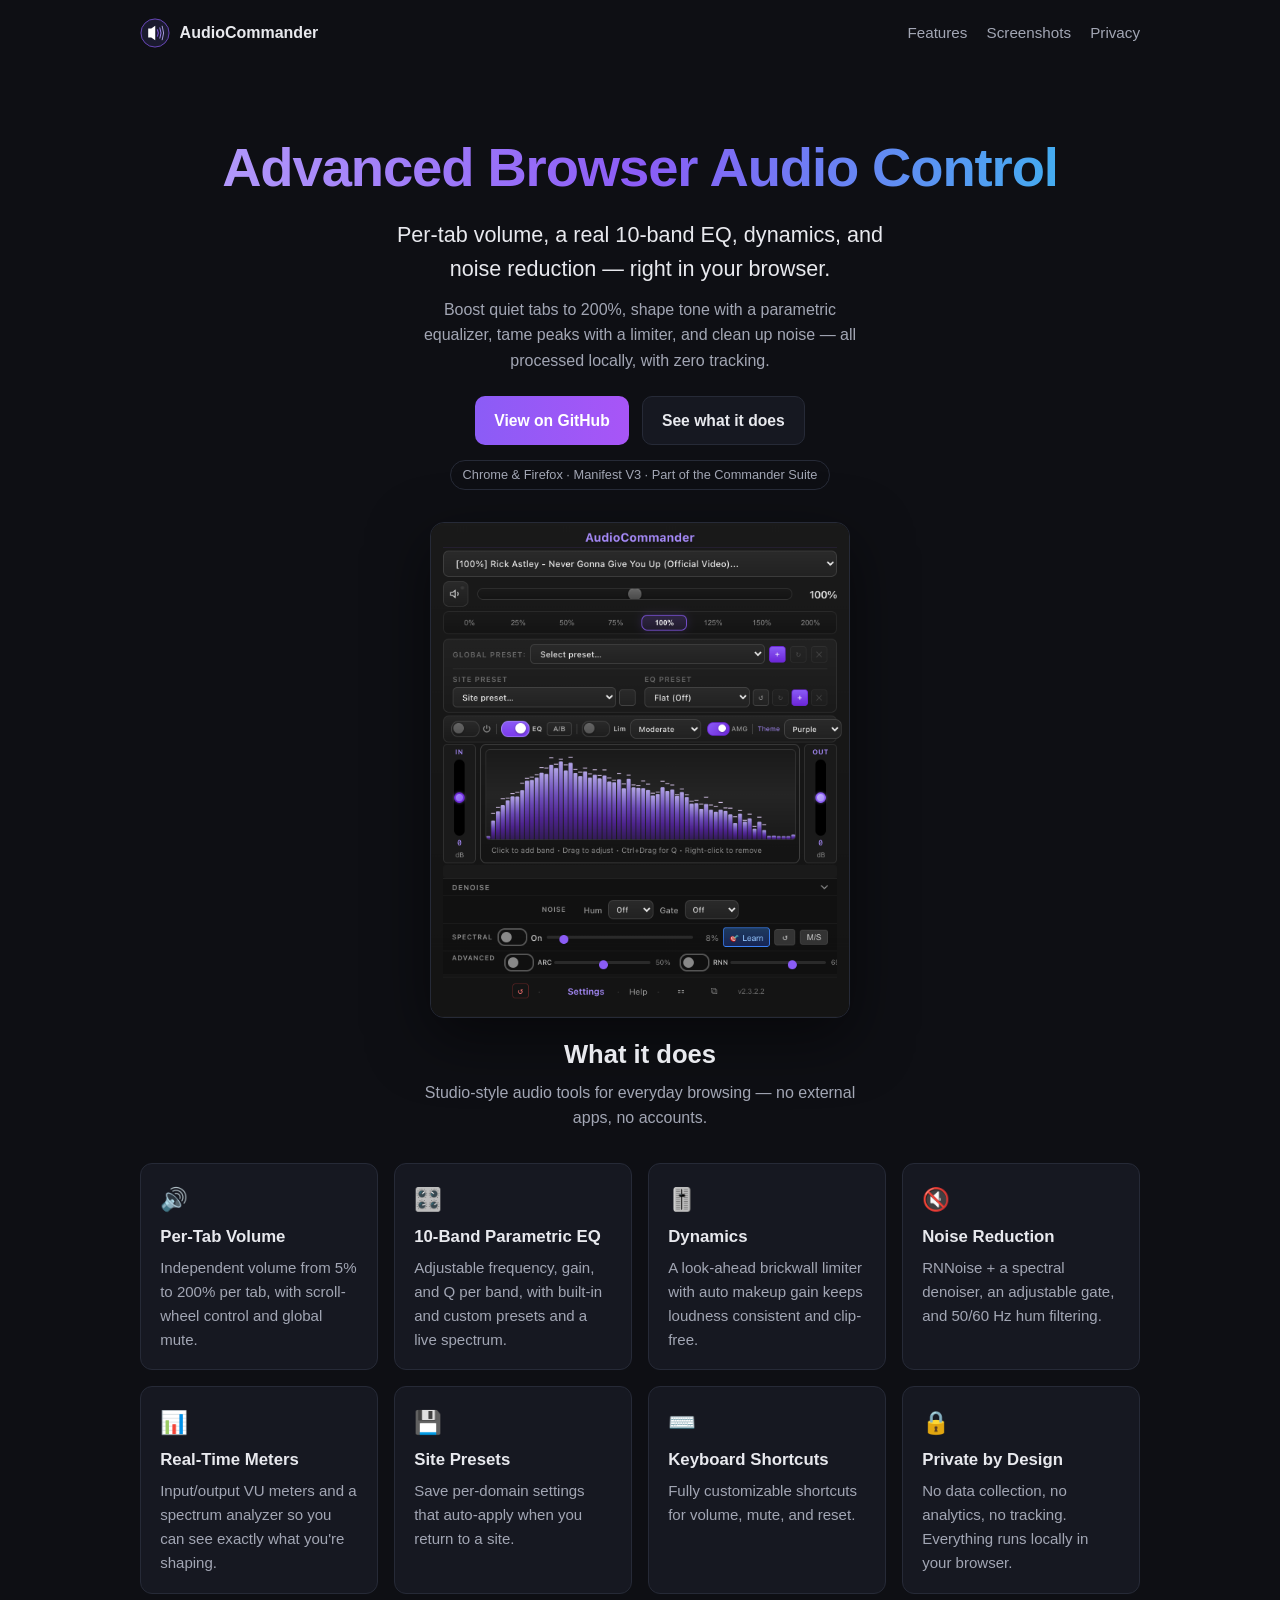
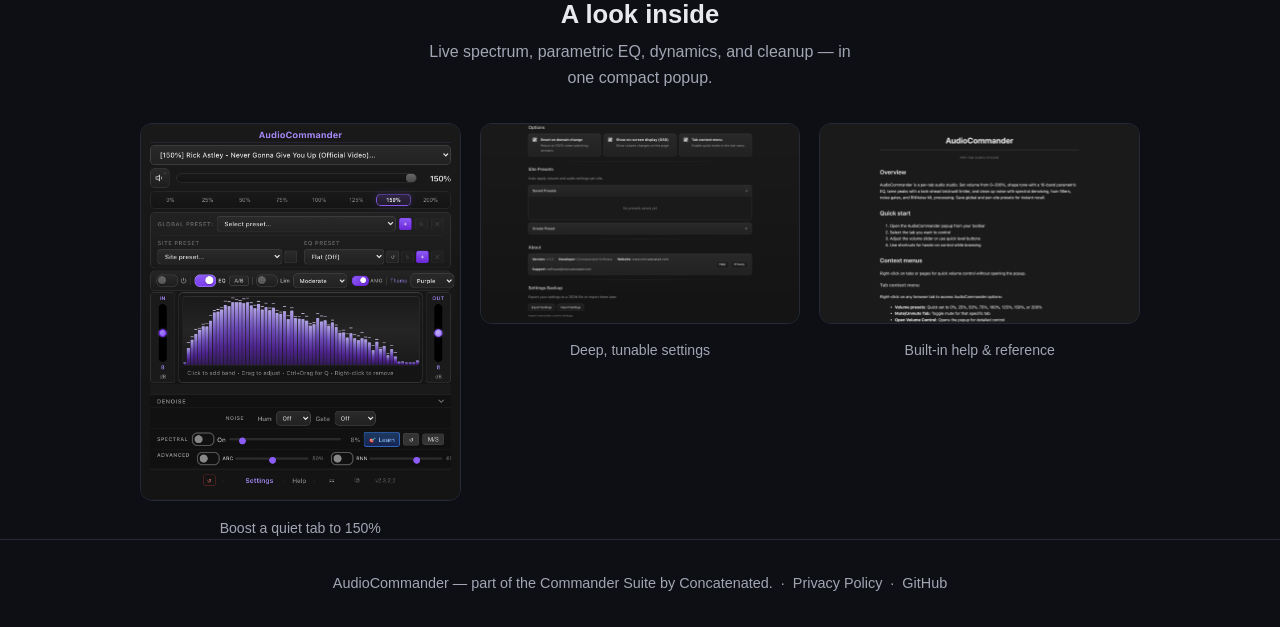
==== audiocommander/index.html @ 7c37d08d "Add AudioCommander landing page Static product page at /audiocommander/ (served at www.concatenated." ====
<!DOCTYPE html>
<html lang="en">
<head>
<meta charset="utf-8">
<meta name="viewport" content="width=device-width, initial-scale=1">
<title>AudioCommander — Advanced Browser Audio Control</title>
<meta name="description" content="Per-tab volume (5–200%), a 10-band parametric EQ, compressor/limiter, and noise reduction — right in your browser. Private, local, no tracking.">
<meta property="og:title" content="AudioCommander">
<meta property="og:description" content="Advanced per-tab browser audio: volume, 10-band EQ, dynamics, and noise reduction.">
<meta property="og:type" content="website">
<style>
  :root{--bg:#0e0f14;--panel:#161821;--panel2:#1c1f2b;--text:#e8e9ee;--muted:#a2a6b4;--accent:#8b5cf6;--accent2:#a855f7;--border:#262a37}
  *{box-sizing:border-box}
  html{scroll-behavior:smooth}
  body{margin:0;background:var(--bg);color:var(--text);font:16px/1.6 -apple-system,BlinkMacSystemFont,"Segoe UI",Roboto,Helvetica,Arial,sans-serif}
  a{color:var(--accent2);text-decoration:none}
  a:hover{text-decoration:underline}
  .wrap{max-width:1040px;margin:0 auto;padding:0 1.25rem}
  header{display:flex;align-items:center;justify-content:space-between;padding:1.1rem 1.25rem;max-width:1040px;margin:0 auto}
  .brand{display:flex;align-items:center;gap:.6rem;font-weight:700}
  .brand img{width:30px;height:30px}
  nav a{color:var(--muted);margin-left:1.2rem;font-size:.95rem}
  /* hero */
  .hero{text-align:center;padding:3.5rem 1.25rem 1rem}
  .hero h1{font-size:clamp(2.1rem,5vw,3.4rem);margin:.2rem 0 .4rem;letter-spacing:-.02em;
    background:linear-gradient(90deg,#c4b5fd,#8b5cf6,#22d3ee);-webkit-background-clip:text;background-clip:text;color:transparent}
  .hero p.tag{font-size:clamp(1.05rem,2.5vw,1.35rem);color:var(--text);margin:.2rem auto .6rem;max-width:44ch}
  .hero p.sub{color:var(--muted);max-width:52ch;margin:0 auto 1.4rem}
  .cta{display:flex;gap:.8rem;justify-content:center;flex-wrap:wrap;margin-bottom:.5rem}
  .btn{display:inline-flex;align-items:center;gap:.5rem;padding:.7rem 1.2rem;border-radius:10px;font-weight:600;font-size:.98rem;border:1px solid var(--border)}
  .btn.primary{background:linear-gradient(90deg,var(--accent),var(--accent2));color:#fff;border:none}
  .btn.primary:hover{filter:brightness(1.08);text-decoration:none}
  .btn.ghost{background:var(--panel);color:var(--text)}
  .btn.ghost:hover{background:var(--panel2);text-decoration:none}
  .badge{display:inline-block;font-size:.8rem;color:var(--muted);border:1px solid var(--border);border-radius:999px;padding:.25rem .7rem;margin-top:.4rem}
  .shot-hero{margin:2rem auto 0;max-width:420px;border-radius:14px;border:1px solid var(--border);box-shadow:0 20px 60px rgba(0,0,0,.5);display:block;width:100%}
  /* features */
  section{padding:3rem 0}
  h2{font-size:1.6rem;text-align:center;margin:0 0 .3rem}
  .lead{color:var(--muted);text-align:center;margin:0 auto 2rem;max-width:50ch}
  .grid{display:grid;grid-template-columns:repeat(auto-fit,minmax(220px,1fr));gap:1rem}
  .card{background:var(--panel);border:1px solid var(--border);border-radius:12px;padding:1.1rem 1.2rem}
  .card .ico{font-size:1.4rem}
  .card h3{margin:.4rem 0 .3rem;font-size:1.05rem}
  .card p{margin:0;color:var(--muted);font-size:.94rem}
  /* screenshots */
  .shots{display:grid;grid-template-columns:repeat(auto-fit,minmax(260px,1fr));gap:1.2rem}
  .shots figure{margin:0}
  .shots img{width:100%;border-radius:12px;border:1px solid var(--border);background:var(--panel)}
  .shots figcaption{color:var(--muted);font-size:.88rem;text-align:center;margin-top:.5rem}
  footer{border-top:1px solid var(--border);padding:2rem 1.25rem;text-align:center;color:var(--muted);font-size:.9rem}
  footer a{color:var(--muted)}
</style>
</head>
<body>
  <header>
    <div class="brand"><img src="img/icon.svg" alt="AudioCommander icon"> AudioCommander</div>
    <nav><a href="#features">Features</a><a href="#shots">Screenshots</a><a href="privacy.html">Privacy</a></nav>
  </header>

  <div class="hero">
    <h1>Advanced Browser Audio Control</h1>
    <p class="tag">Per-tab volume, a real 10-band EQ, dynamics, and noise reduction — right in your browser.</p>
    <p class="sub">Boost quiet tabs to 200%, shape tone with a parametric equalizer, tame peaks with a limiter, and clean up noise — all processed locally, with zero tracking.</p>
    <div class="cta">
      <!-- Add the Chrome Web Store link here once the listing is live -->
      <a class="btn primary" href="https://github.com/rlmajor/AudioCommander">View on GitHub</a>
      <a class="btn ghost" href="#features">See what it does</a>
    </div>
    <div class="badge">Chrome &amp; Firefox · Manifest V3 · Part of the Commander Suite</div>
    <img class="shot-hero" src="img/popup-main.png" alt="AudioCommander popup with live 10-band EQ and spectrum">
  </div>

  <section id="features" class="wrap">
    <h2>What it does</h2>
    <p class="lead">Studio-style audio tools for everyday browsing — no external apps, no accounts.</p>
    <div class="grid">
      <div class="card"><div class="ico">🔊</div><h3>Per-Tab Volume</h3><p>Independent volume from 5% to 200% per tab, with scroll-wheel control and global mute.</p></div>
      <div class="card"><div class="ico">🎛️</div><h3>10-Band Parametric EQ</h3><p>Adjustable frequency, gain, and Q per band, with built-in and custom presets and a live spectrum.</p></div>
      <div class="card"><div class="ico">🎚️</div><h3>Dynamics</h3><p>A look-ahead brickwall limiter with auto makeup gain keeps loudness consistent and clip-free.</p></div>
      <div class="card"><div class="ico">🔇</div><h3>Noise Reduction</h3><p>RNNoise + a spectral denoiser, an adjustable gate, and 50/60&nbsp;Hz hum filtering.</p></div>
      <div class="card"><div class="ico">📊</div><h3>Real-Time Meters</h3><p>Input/output VU meters and a spectrum analyzer so you can see exactly what you're shaping.</p></div>
      <div class="card"><div class="ico">💾</div><h3>Site Presets</h3><p>Save per-domain settings that auto-apply when you return to a site.</p></div>
      <div class="card"><div class="ico">⌨️</div><h3>Keyboard Shortcuts</h3><p>Fully customizable shortcuts for volume, mute, and reset.</p></div>
      <div class="card"><div class="ico">🔒</div><h3>Private by Design</h3><p>No data collection, no analytics, no tracking. Everything runs locally in your browser.</p></div>
    </div>
  </section>

  <section id="shots" class="wrap">
    <h2>A look inside</h2>
    <p class="lead">Live spectrum, parametric EQ, dynamics, and cleanup — in one compact popup.</p>
    <div class="shots">
      <figure><img src="img/popup-boosted.png" alt="Popup boosting a tab to 150%"><figcaption>Boost a quiet tab to 150%</figcaption></figure>
      <figure><img src="img/settings.png" alt="AudioCommander settings"><figcaption>Deep, tunable settings</figcaption></figure>
      <figure><img src="img/help.png" alt="AudioCommander help and reference"><figcaption>Built-in help &amp; reference</figcaption></figure>
    </div>
  </section>

  <footer>
    AudioCommander — part of the Commander Suite by <a href="https://www.concatenated.com">Concatenated</a>.
    &nbsp;·&nbsp; <a href="privacy.html">Privacy Policy</a>
    &nbsp;·&nbsp; <a href="https://github.com/rlmajor/AudioCommander">GitHub</a>
  </footer>
</body>
</html>
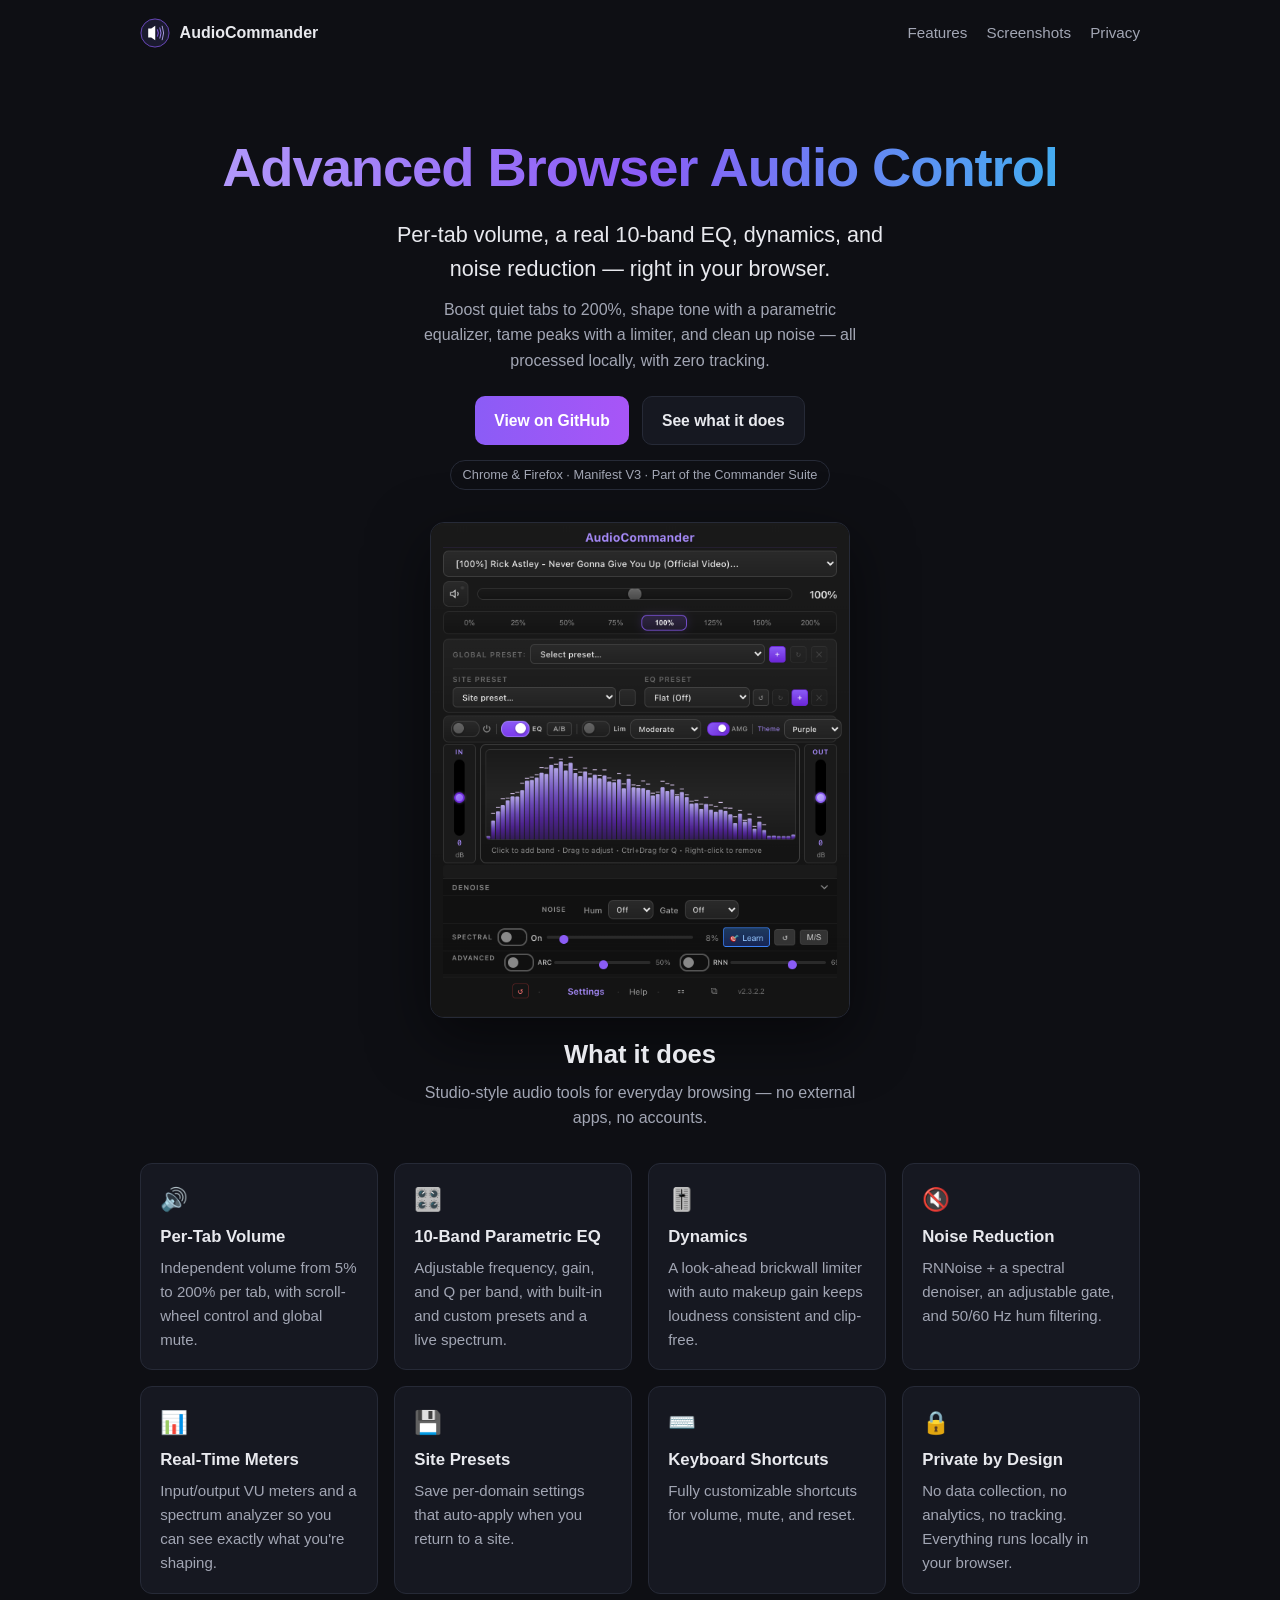
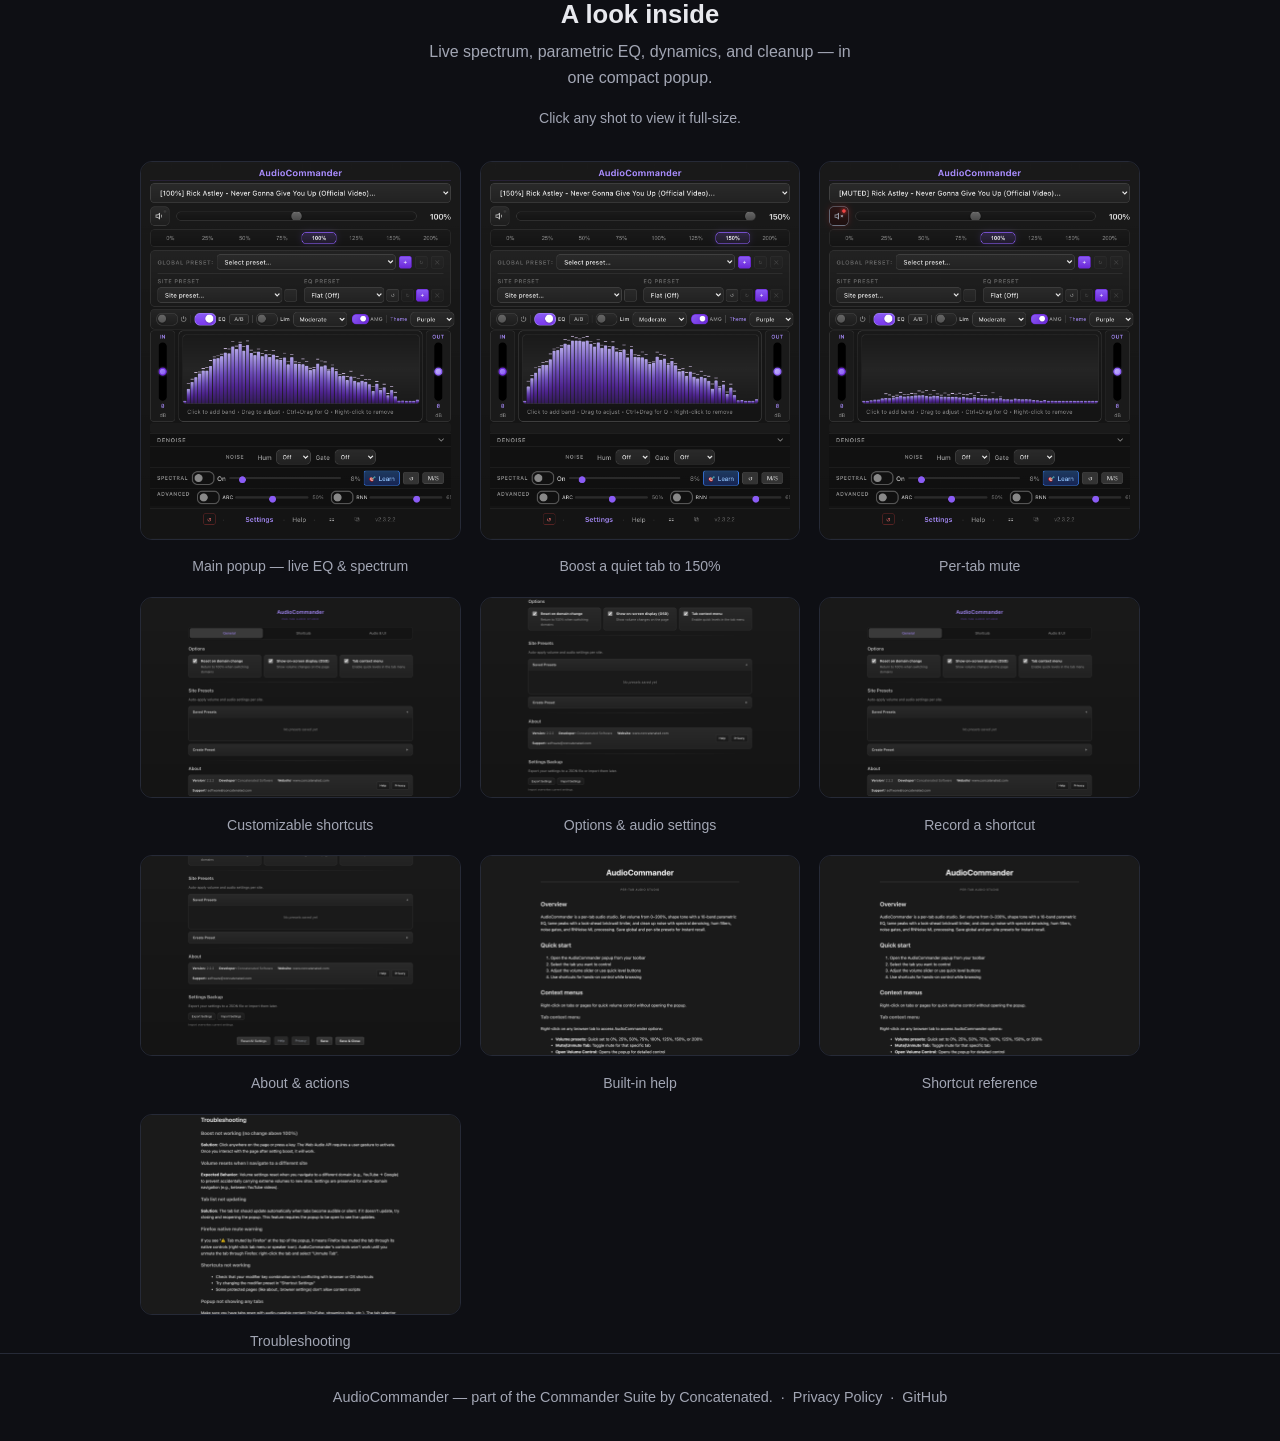
==== commit b198a39b: "Landing page: full screenshot gallery + lightbox Add all 10 screenshots with descriptive names, hove" ====
--- a/audiocommander/index.html
+++ b/audiocommander/index.html
@@ -46,7 +46,11 @@
   /* screenshots */
   .shots{display:grid;grid-template-columns:repeat(auto-fit,minmax(260px,1fr));gap:1.2rem}
   .shots figure{margin:0}
-  .shots img{width:100%;border-radius:12px;border:1px solid var(--border);background:var(--panel)}
+  .shots img{width:100%;border-radius:12px;border:1px solid var(--border);background:var(--panel);cursor:zoom-in;transition:transform .2s ease,box-shadow .2s ease}
+  .shots img:hover{transform:scale(1.04);box-shadow:0 12px 34px rgba(0,0,0,.5)}
+  .lightbox{position:fixed;inset:0;background:rgba(0,0,0,.92);display:none;align-items:center;justify-content:center;z-index:100;cursor:zoom-out;padding:2rem}
+  .lightbox.open{display:flex}
+  .lightbox img{max-width:96vw;max-height:92vh;border-radius:10px;box-shadow:0 10px 60px rgba(0,0,0,.6)}
   .shots figcaption{color:var(--muted);font-size:.88rem;text-align:center;margin-top:.5rem}
   footer{border-top:1px solid var(--border);padding:2rem 1.25rem;text-align:center;color:var(--muted);font-size:.9rem}
   footer a{color:var(--muted)}
@@ -89,10 +93,18 @@
   <section id="shots" class="wrap">
     <h2>A look inside</h2>
     <p class="lead">Live spectrum, parametric EQ, dynamics, and cleanup — in one compact popup.</p>
+    <p class="lead" style="margin-top:-1rem;font-size:.88rem">Click any shot to view it full-size.</p>
     <div class="shots">
+      <figure><img src="img/popup-main.png" alt="Main popup with live EQ and spectrum"><figcaption>Main popup — live EQ &amp; spectrum</figcaption></figure>
       <figure><img src="img/popup-boosted.png" alt="Popup boosting a tab to 150%"><figcaption>Boost a quiet tab to 150%</figcaption></figure>
-      <figure><img src="img/settings.png" alt="AudioCommander settings"><figcaption>Deep, tunable settings</figcaption></figure>
-      <figure><img src="img/help.png" alt="AudioCommander help and reference"><figcaption>Built-in help &amp; reference</figcaption></figure>
+      <figure><img src="img/popup-muted.png" alt="Popup with a tab muted"><figcaption>Per-tab mute</figcaption></figure>
+      <figure><img src="img/settings-shortcuts.png" alt="Customizable keyboard shortcuts"><figcaption>Customizable shortcuts</figcaption></figure>
+      <figure><img src="img/settings-options.png" alt="Audio options and settings"><figcaption>Options &amp; audio settings</figcaption></figure>
+      <figure><img src="img/settings-key-modal.png" alt="Recording a keyboard shortcut"><figcaption>Record a shortcut</figcaption></figure>
+      <figure><img src="img/settings-about.png" alt="About and actions"><figcaption>About &amp; actions</figcaption></figure>
+      <figure><img src="img/help-overview.png" alt="Built-in help overview"><figcaption>Built-in help</figcaption></figure>
+      <figure><img src="img/help-shortcuts.png" alt="Keyboard shortcut reference"><figcaption>Shortcut reference</figcaption></figure>
+      <figure><img src="img/help-troubleshooting.png" alt="Troubleshooting guide"><figcaption>Troubleshooting</figcaption></figure>
     </div>
   </section>
 
@@ -101,5 +113,17 @@
     &nbsp;·&nbsp; <a href="privacy.html">Privacy Policy</a>
     &nbsp;·&nbsp; <a href="https://github.com/rlmajor/AudioCommander">GitHub</a>
   </footer>
+
+  <div id="lb" class="lightbox" role="dialog" aria-modal="true" aria-label="Screenshot preview"><img id="lbimg" alt=""></div>
+  <script>
+    (function () {
+      var lb = document.getElementById('lb'), lbimg = document.getElementById('lbimg');
+      document.querySelectorAll('.shots img').forEach(function (im) {
+        im.addEventListener('click', function () { lbimg.src = im.src; lbimg.alt = im.alt; lb.classList.add('open'); });
+      });
+      lb.addEventListener('click', function () { lb.classList.remove('open'); });
+      document.addEventListener('keydown', function (e) { if (e.key === 'Escape') lb.classList.remove('open'); });
+    })();
+  </script>
 </body>
 </html>
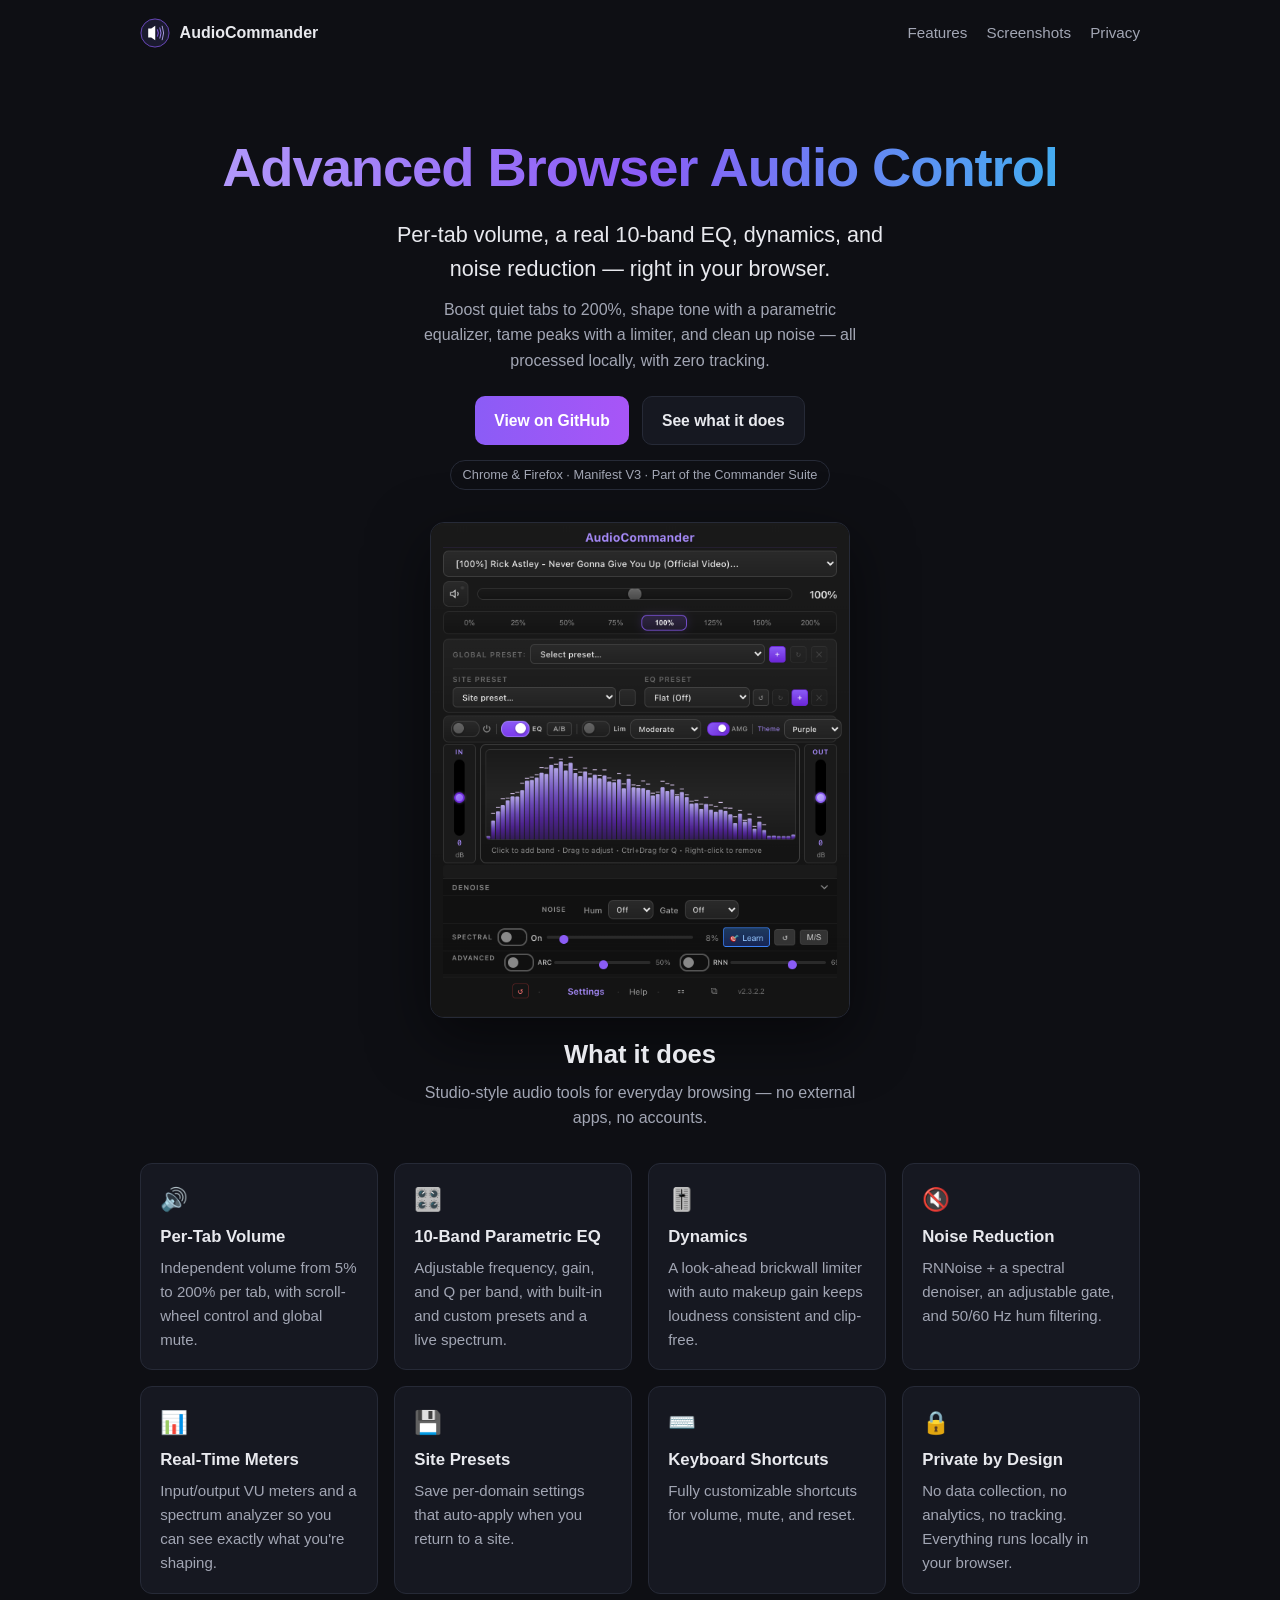
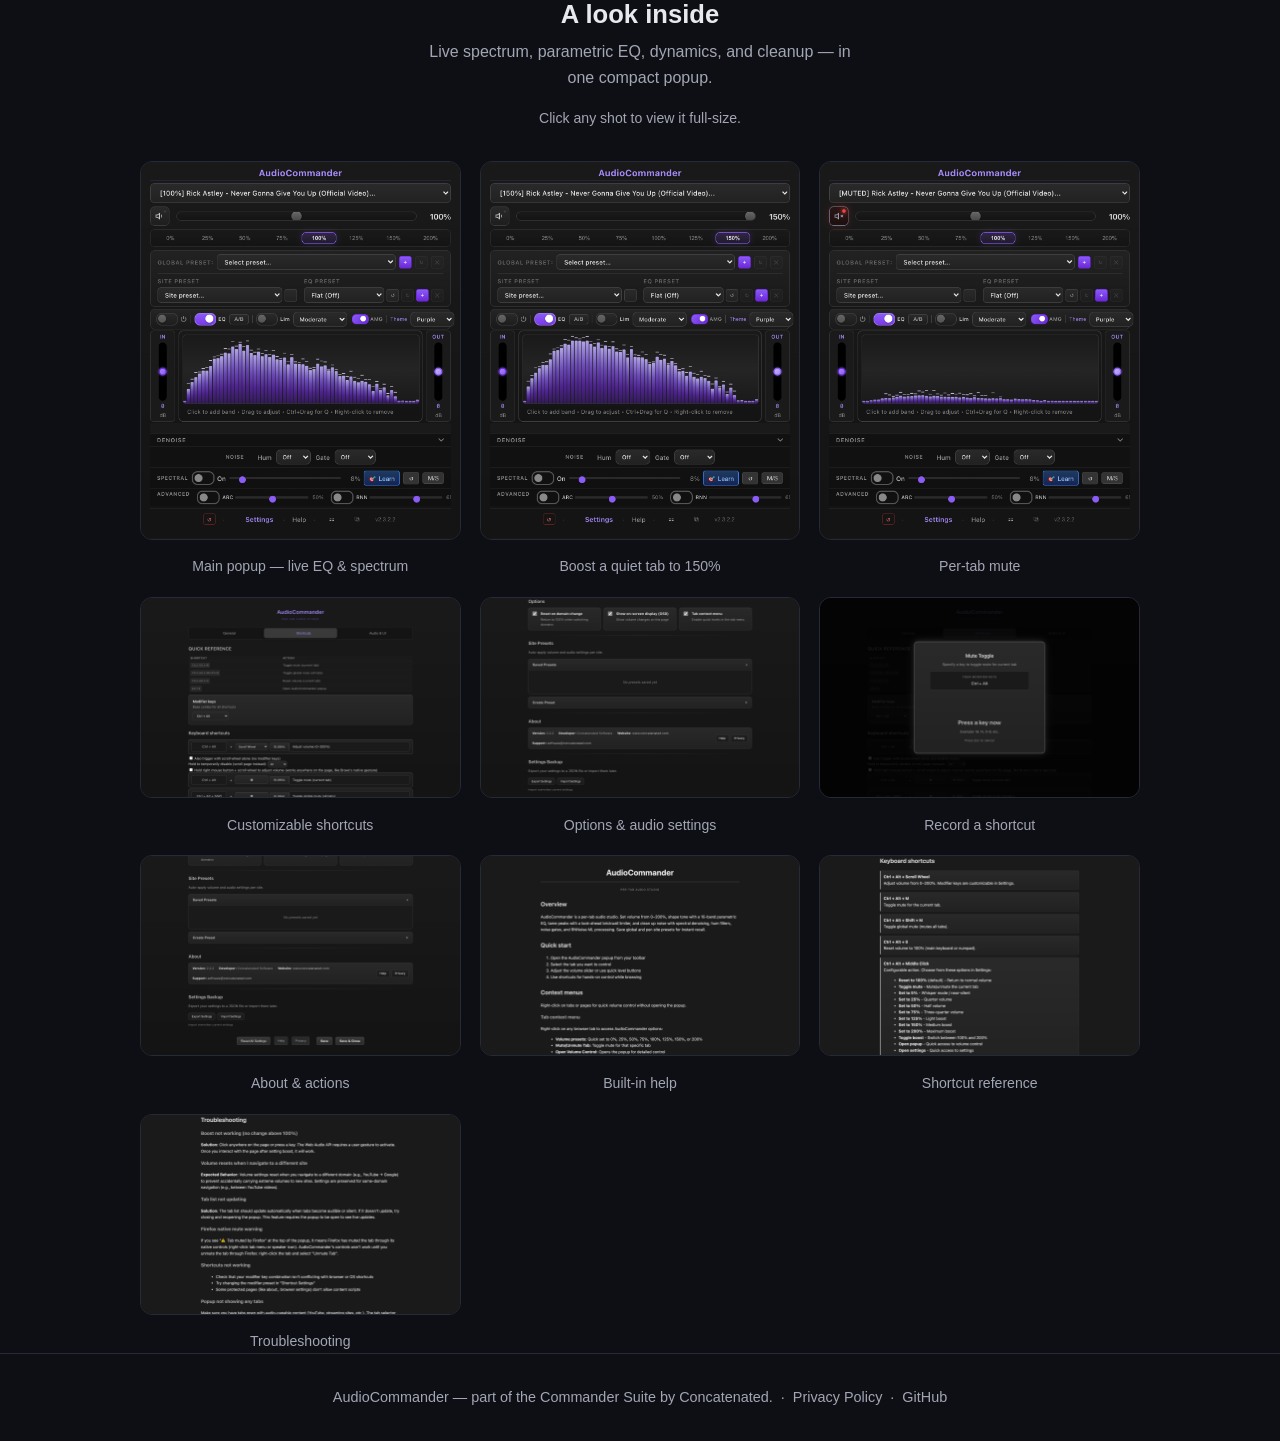
==== commit ecb78ee8: "Add canonical tags to home, AudioCommander and privacy pages Google Search Console flagged duplicate" ====
--- a/audiocommander/index.html
+++ b/audiocommander/index.html
@@ -4,6 +4,7 @@
 <meta charset="utf-8">
 <meta name="viewport" content="width=device-width, initial-scale=1">
 <title>AudioCommander — Advanced Browser Audio Control</title>
+<link rel="canonical" href="https://www.concatenated.com/audiocommander/">
 <meta name="description" content="Per-tab volume (5–200%), a 10-band parametric EQ, compressor/limiter, and noise reduction — right in your browser. Private, local, no tracking.">
 <meta property="og:title" content="AudioCommander">
 <meta property="og:description" content="Advanced per-tab browser audio: volume, 10-band EQ, dynamics, and noise reduction.">
